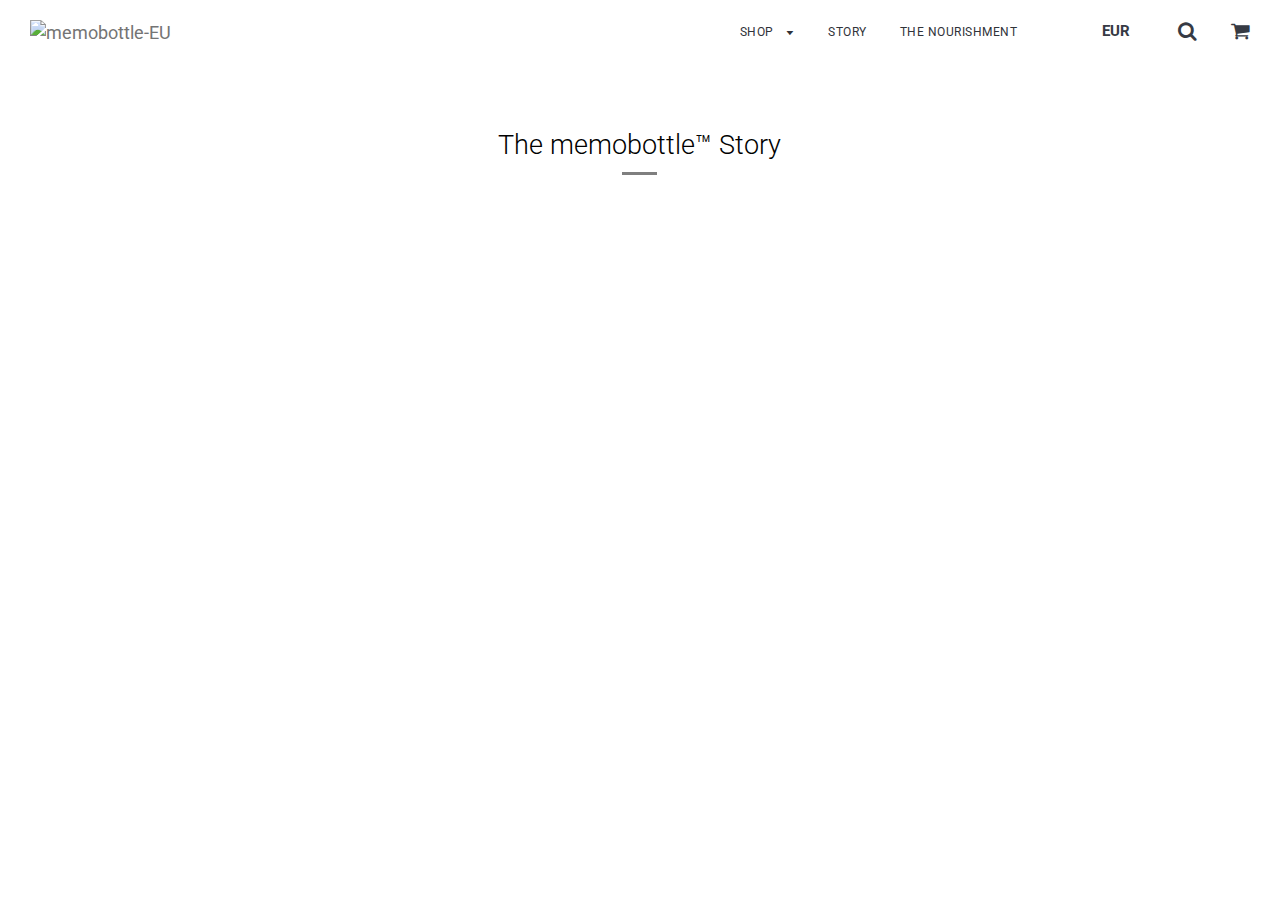
==== index.html @ c25dc0a7 "initial" ====
<html xmlns="http://www.w3.org/1999/xhtml" lang="en">

<head>
	<meta http-equiv="Content-Type" content="text/html; charset=utf-8" />
	<meta name="description" content="HTTrack is an easy-to-use website mirror utility. It allows you to download a World Wide website from the Internet to a local directory,building recursively all structures, getting html, images, and other files from the server to your computer. Links are rebuiltrelatively so that you can freely browse to the local site (works with any browser). You can mirror several sites together so that you can jump from one toanother. You can, also, update an existing mirror site, or resume an interrupted download. The robot is fully configurable, with an integrated help" />
	<meta name="keywords" content="httrack, HTTRACK, HTTrack, winhttrack, WINHTTRACK, WinHTTrack, offline browser, web mirror utility, aspirateur web, surf offline, web capture, www mirror utility, browse offline, local  site builder, website mirroring, aspirateur www, internet grabber, capture de site web, internet tool, hors connexion, unix, dos, windows 95, windows 98, solaris, ibm580, AIX 4.0, HTS, HTGet, web aspirator, web aspirateur, libre, GPL, GNU, free software" />
	<title>Local index - HTTrack Website Copier</title>
  <!-- Mirror and index made by HTTrack Website Copier/3.49-2 [XR&CO'2014] -->
	<style type="text/css">
	<!--

body {
	margin: 0;  padding: 0;  margin-bottom: 15px;  margin-top: 8px;
	background: #77b;
}
body, td {
	font: 14px "Trebuchet MS", Verdana, Arial, Helvetica, sans-serif;
	}

#subTitle {
	background: #000;  color: #fff;  padding: 4px;  font-weight: bold; 
	}

#siteNavigation a, #siteNavigation .current {
	font-weight: bold;  color: #448;
	}
#siteNavigation a:link    { text-decoration: none; }
#siteNavigation a:visited { text-decoration: none; }

#siteNavigation .current { background-color: #ccd; }

#siteNavigation a:hover   { text-decoration: none;  background-color: #fff;  color: #000; }
#siteNavigation a:active  { text-decoration: none;  background-color: #ccc; }


a:link    { text-decoration: underline;  color: #00f; }
a:visited { text-decoration: underline;  color: #000; }
a:hover   { text-decoration: underline;  color: #c00; }
a:active  { text-decoration: underline; }

#pageContent {
	clear: both;
	border-bottom: 6px solid #000;
	padding: 10px;  padding-top: 20px;
	line-height: 1.65em;
	background-image: url(backblue.gif);
	background-repeat: no-repeat;
	background-position: top right;
	}

#pageContent, #siteNavigation {
	background-color: #ccd;
	}


.imgLeft  { float: left;   margin-right: 10px;  margin-bottom: 10px; }
.imgRight { float: right;  margin-left: 10px;   margin-bottom: 10px; }

hr { height: 1px;  color: #000;  background-color: #000;  margin-bottom: 15px; }

h1 { margin: 0;  font-weight: bold;  font-size: 2em; }
h2 { margin: 0;  font-weight: bold;  font-size: 1.6em; }
h3 { margin: 0;  font-weight: bold;  font-size: 1.3em; }
h4 { margin: 0;  font-weight: bold;  font-size: 1.18em; }

.blak { background-color: #000; }
.hide { display: none; }
.tableWidth { min-width: 400px; }

.tblRegular       { border-collapse: collapse; }
.tblRegular td    { padding: 6px;  background-image: url(fade.gif);  border: 2px solid #99c; }
.tblHeaderColor, .tblHeaderColor td { background: #99c; }
.tblNoBorder td   { border: 0; }


// -->
</style>

</head>

<table width="76%" border="0" align="center" cellspacing="0" cellpadding="3" class="tableWidth">
	<tr>
	<td id="subTitle">HTTrack Website Copier - Open Source offline browser</td>
	</tr>
</table>
<table width="76%" border="0" align="center" cellspacing="0" cellpadding="0" class="tableWidth">
<tr class="blak">
<td>
	<table width="100%" border="0" align="center" cellspacing="1" cellpadding="0">
	<tr>
	<td colspan="6"> 
		<table width="100%" border="0" align="center" cellspacing="0" cellpadding="10">
		<tr> 
		<td id="pageContent"> 
<!-- ==================== End prologue ==================== -->

	<meta name="generator" content="HTTrack Website Copier/3.x">
	<TITLE>Local index - HTTrack</TITLE>
</HEAD>
<BODY>
<H1 ALIGN=Center>Index of locally available sites:</H1>
	<TABLE BORDER="0" WIDTH="100%" CELLSPACING="1" CELLPADDING="0">
		<TR>
			<TD BACKGROUND="fade.gif">
				&middot;
					<A HREF="www.memobottle.eu.com/pages/the-memobottle-story.html">
						www.memobottle.eu.com/pages/the-memobottle-story.html
					</A>		
			</TD>
		</TR>
	</TABLE>
	<BR>
	<BR>
	<BR>
  	<H6 ALIGN="RIGHT">
	<I>Mirror and index made by HTTrack Website Copier [XR&amp;CO'2008]</I>
	</H6>
	<!-- Mirror and index made by HTTrack Website Copier/3.49-2 [XR&CO'2014] -->
	<!-- Thanks for using HTTrack Website Copier! -->
	<meta HTTP-EQUIV="Refresh" CONTENT="0; URL=www.memobottle.eu.com/pages/the-memobottle-story.html">


<!-- ==================== Start epilogue ==================== -->
		</td>
		</tr>
		</table>
	</td>
	</tr>
	</table>
</td>
</tr>
</table>

<table width="76%" border="0" align="center" valign="bottom" cellspacing="0" cellpadding="0">
	<tr>
	<td id="footer"><small>&copy; 2008 Xavier Roche & other contributors - Web Design: Leto Kauler.</small></td>
	</tr>
</table>

</body>

</html>
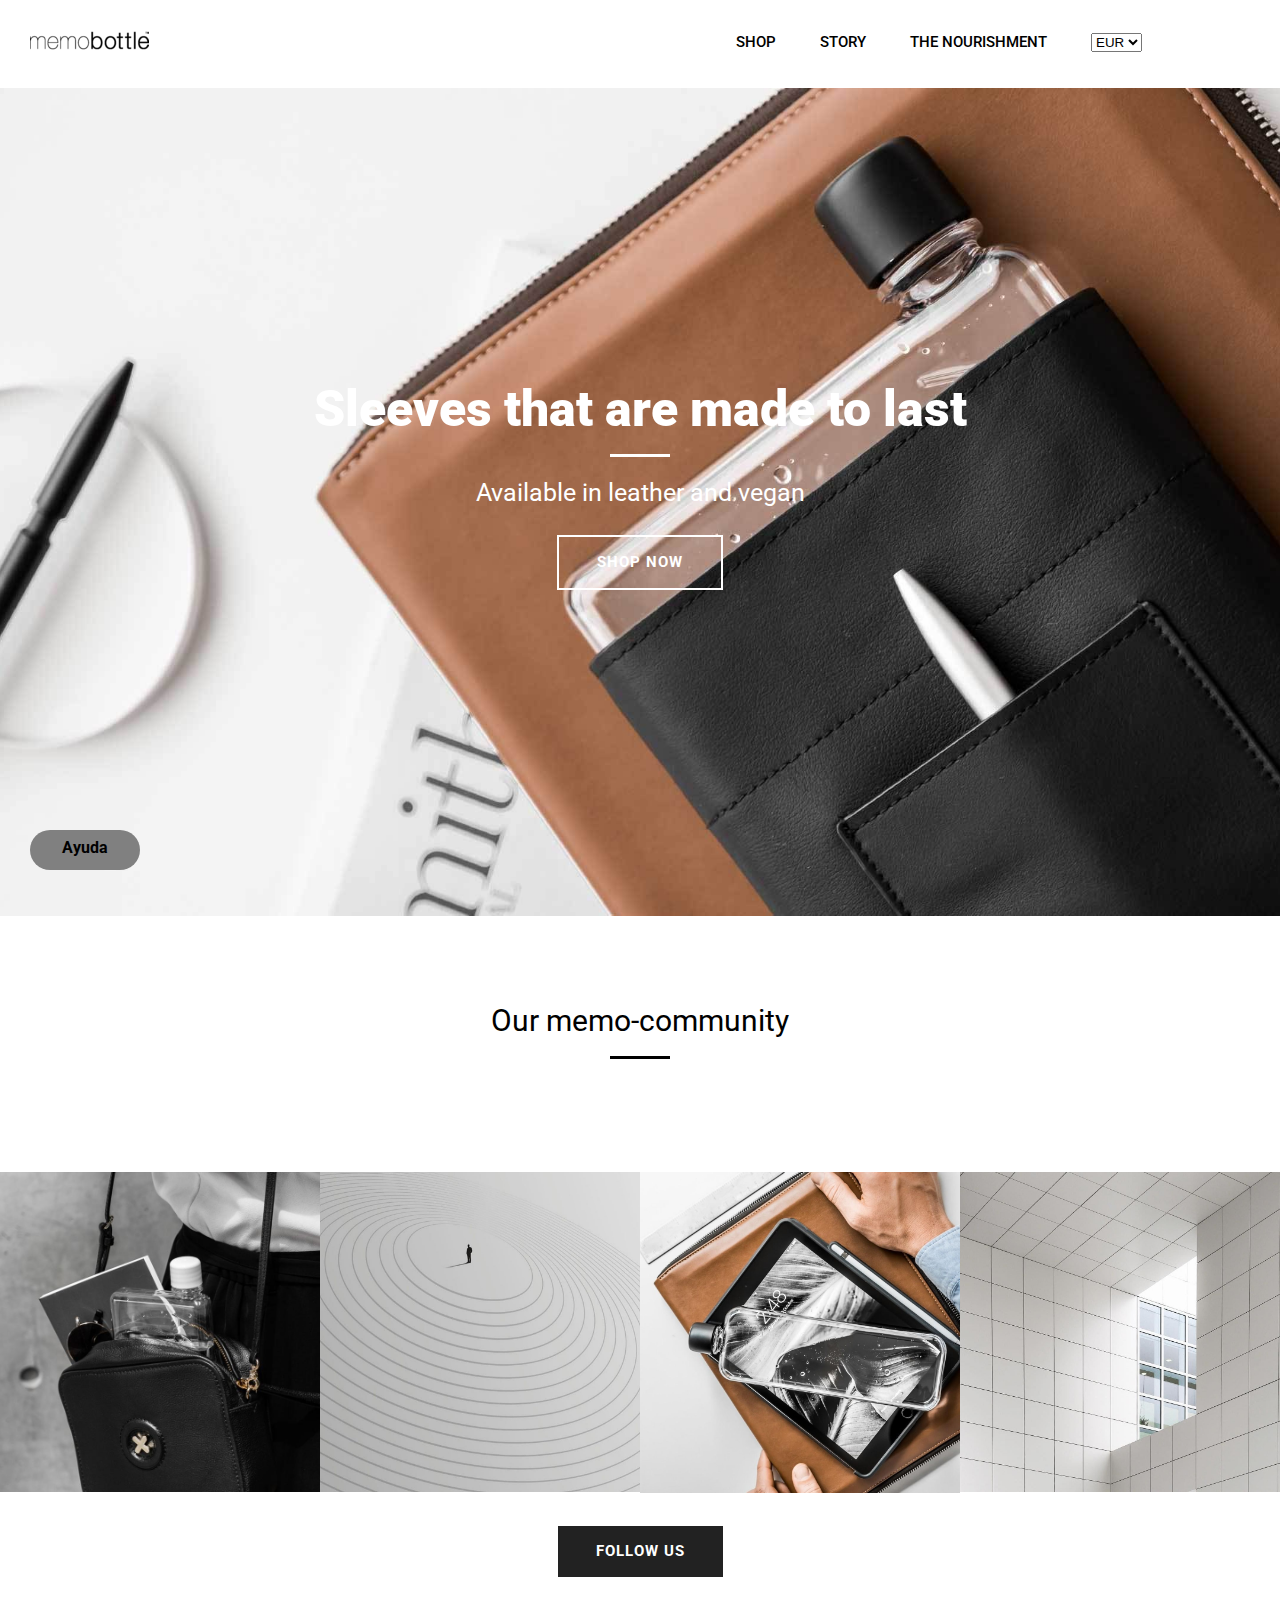
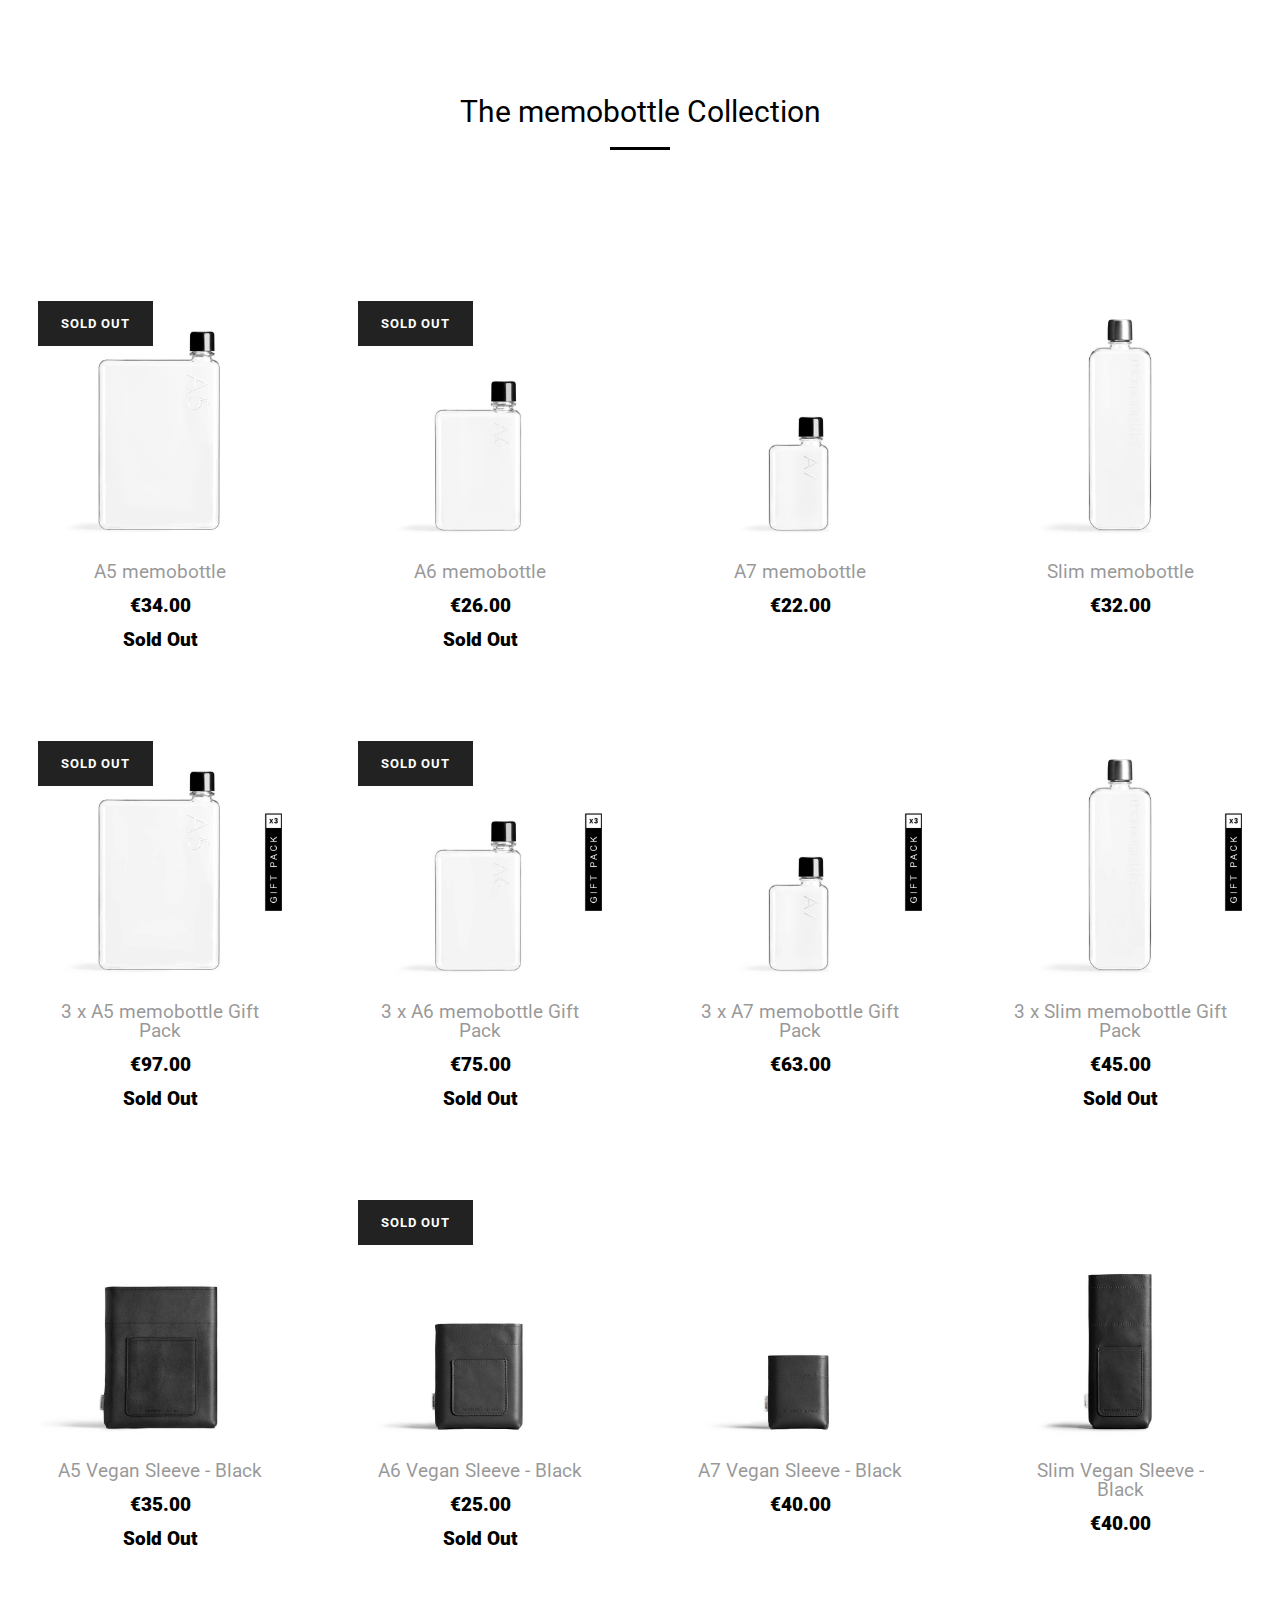
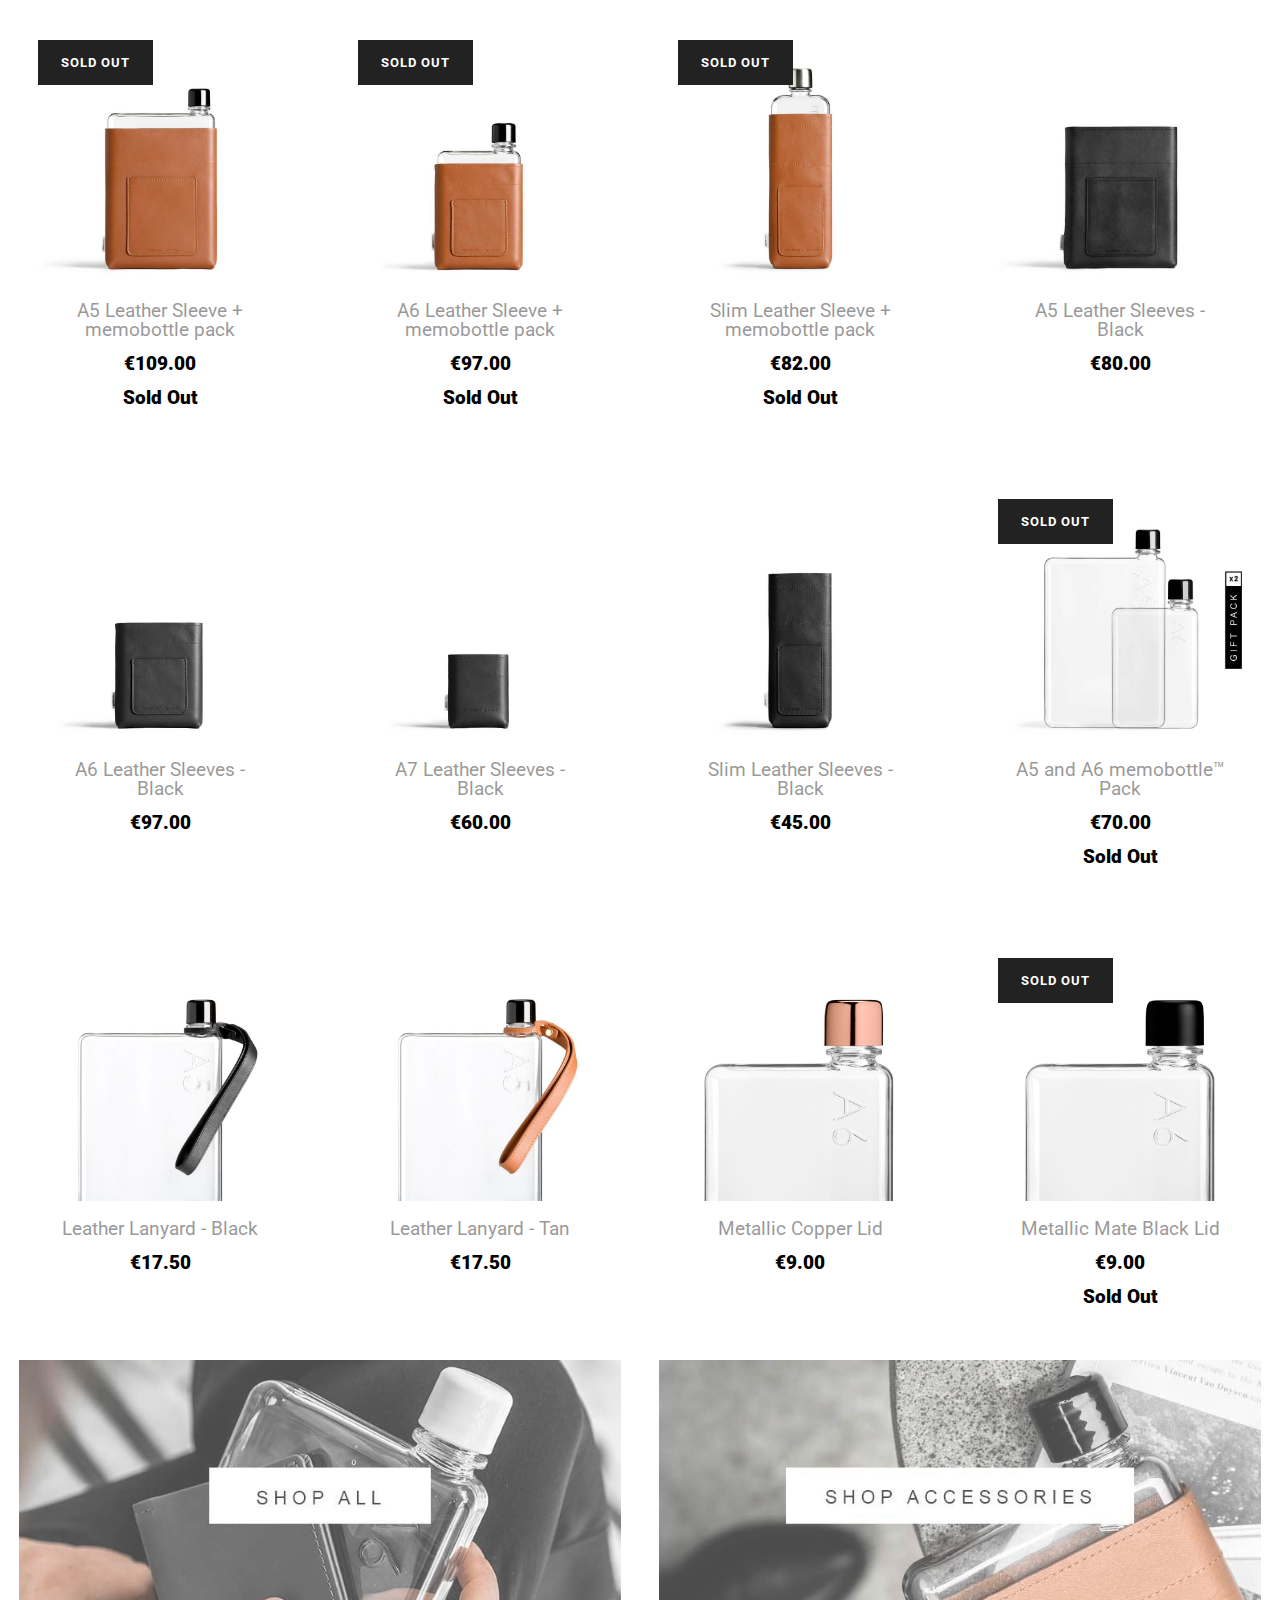
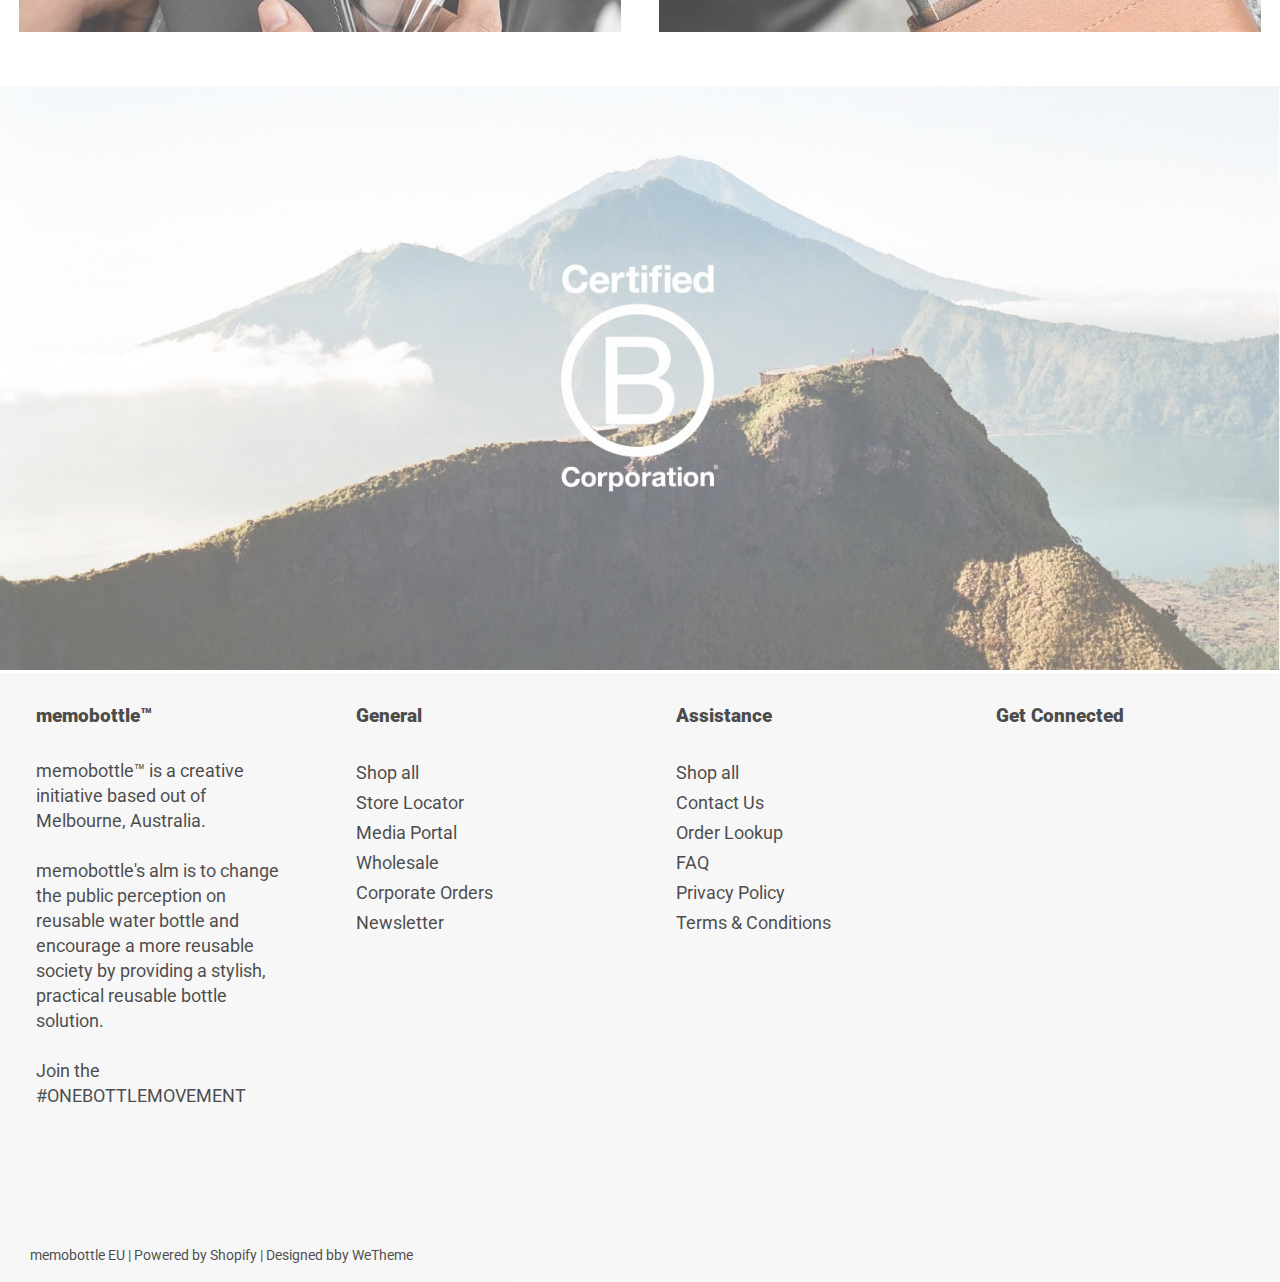
==== commit f03037ac: "Resposive" ====
--- a/index.html
+++ b/index.html
@@ -1,144 +1,379 @@
-<html xmlns="http://www.w3.org/1999/xhtml" lang="en">
+<!DOCTYPE html>
+<html lang="es">
 
 <head>
-	<meta http-equiv="Content-Type" content="text/html; charset=utf-8" />
-	<meta name="description" content="HTTrack is an easy-to-use website mirror utility. It allows you to download a World Wide website from the Internet to a local directory,building recursively all structures, getting html, images, and other files from the server to your computer. Links are rebuiltrelatively so that you can freely browse to the local site (works with any browser). You can mirror several sites together so that you can jump from one toanother. You can, also, update an existing mirror site, or resume an interrupted download. The robot is fully configurable, with an integrated help" />
-	<meta name="keywords" content="httrack, HTTRACK, HTTrack, winhttrack, WINHTTRACK, WinHTTrack, offline browser, web mirror utility, aspirateur web, surf offline, web capture, www mirror utility, browse offline, local  site builder, website mirroring, aspirateur www, internet grabber, capture de site web, internet tool, hors connexion, unix, dos, windows 95, windows 98, solaris, ibm580, AIX 4.0, HTS, HTGet, web aspirator, web aspirateur, libre, GPL, GNU, free software" />
-	<title>Local index - HTTrack Website Copier</title>
-  <!-- Mirror and index made by HTTrack Website Copier/3.49-2 [XR&CO'2014] -->
-	<style type="text/css">
-	<!--
-
-body {
-	margin: 0;  padding: 0;  margin-bottom: 15px;  margin-top: 8px;
-	background: #77b;
-}
-body, td {
-	font: 14px "Trebuchet MS", Verdana, Arial, Helvetica, sans-serif;
-	}
-
-#subTitle {
-	background: #000;  color: #fff;  padding: 4px;  font-weight: bold; 
-	}
-
-#siteNavigation a, #siteNavigation .current {
-	font-weight: bold;  color: #448;
-	}
-#siteNavigation a:link    { text-decoration: none; }
-#siteNavigation a:visited { text-decoration: none; }
-
-#siteNavigation .current { background-color: #ccd; }
-
-#siteNavigation a:hover   { text-decoration: none;  background-color: #fff;  color: #000; }
-#siteNavigation a:active  { text-decoration: none;  background-color: #ccc; }
-
-
-a:link    { text-decoration: underline;  color: #00f; }
-a:visited { text-decoration: underline;  color: #000; }
-a:hover   { text-decoration: underline;  color: #c00; }
-a:active  { text-decoration: underline; }
-
-#pageContent {
-	clear: both;
-	border-bottom: 6px solid #000;
-	padding: 10px;  padding-top: 20px;
-	line-height: 1.65em;
-	background-image: url(backblue.gif);
-	background-repeat: no-repeat;
-	background-position: top right;
-	}
-
-#pageContent, #siteNavigation {
-	background-color: #ccd;
-	}
-
-
-.imgLeft  { float: left;   margin-right: 10px;  margin-bottom: 10px; }
-.imgRight { float: right;  margin-left: 10px;   margin-bottom: 10px; }
-
-hr { height: 1px;  color: #000;  background-color: #000;  margin-bottom: 15px; }
-
-h1 { margin: 0;  font-weight: bold;  font-size: 2em; }
-h2 { margin: 0;  font-weight: bold;  font-size: 1.6em; }
-h3 { margin: 0;  font-weight: bold;  font-size: 1.3em; }
-h4 { margin: 0;  font-weight: bold;  font-size: 1.18em; }
-
-.blak { background-color: #000; }
-.hide { display: none; }
-.tableWidth { min-width: 400px; }
-
-.tblRegular       { border-collapse: collapse; }
-.tblRegular td    { padding: 6px;  background-image: url(fade.gif);  border: 2px solid #99c; }
-.tblHeaderColor, .tblHeaderColor td { background: #99c; }
-.tblNoBorder td   { border: 0; }
-
-
-// -->
-</style>
-
+    <meta charset="utf-8" />
+    <title>Base de código</title>
+    <!--<meta name=viewport content="initial-scale=1.0, width=device-width" />-->
+    <link rel="stylesheet" href="css/reset.css" />
+    <link rel="stylesheet" href="css/estilos.css" />
+    <link rel="stylesheet" href="https://use.fontawesome.com/releases/v5.8.1/css/all.css" integrity="sha384-50oBUHEmvpQ+1lW4y57PTFmhCaXp0ML5d60M1M7uH2+nqUivzIebhndOJK28anvf" crossorigin="anonymous">
 </head>
 
-<table width="76%" border="0" align="center" cellspacing="0" cellpadding="3" class="tableWidth">
-	<tr>
-	<td id="subTitle">HTTrack Website Copier - Open Source offline browser</td>
-	</tr>
-</table>
-<table width="76%" border="0" align="center" cellspacing="0" cellpadding="0" class="tableWidth">
-<tr class="blak">
-<td>
-	<table width="100%" border="0" align="center" cellspacing="1" cellpadding="0">
-	<tr>
-	<td colspan="6"> 
-		<table width="100%" border="0" align="center" cellspacing="0" cellpadding="10">
-		<tr> 
-		<td id="pageContent"> 
-<!-- ==================== End prologue ==================== -->
-
-	<meta name="generator" content="HTTrack Website Copier/3.x">
-	<TITLE>Local index - HTTrack</TITLE>
-</HEAD>
-<BODY>
-<H1 ALIGN=Center>Index of locally available sites:</H1>
-	<TABLE BORDER="0" WIDTH="100%" CELLSPACING="1" CELLPADDING="0">
-		<TR>
-			<TD BACKGROUND="fade.gif">
-				&middot;
-					<A HREF="www.memobottle.eu.com/pages/the-memobottle-story.html">
-						www.memobottle.eu.com/pages/the-memobottle-story.html
-					</A>		
-			</TD>
-		</TR>
-	</TABLE>
-	<BR>
-	<BR>
-	<BR>
-  	<H6 ALIGN="RIGHT">
-	<I>Mirror and index made by HTTrack Website Copier [XR&amp;CO'2008]</I>
-	</H6>
-	<!-- Mirror and index made by HTTrack Website Copier/3.49-2 [XR&CO'2014] -->
-	<!-- Thanks for using HTTrack Website Copier! -->
-	<meta HTTP-EQUIV="Refresh" CONTENT="0; URL=www.memobottle.eu.com/pages/the-memobottle-story.html">
-
-
-<!-- ==================== Start epilogue ==================== -->
-		</td>
-		</tr>
-		</table>
-	</td>
-	</tr>
-	</table>
-</td>
-</tr>
-</table>
-
-<table width="76%" border="0" align="center" valign="bottom" cellspacing="0" cellpadding="0">
-	<tr>
-	<td id="footer"><small>&copy; 2008 Xavier Roche & other contributors - Web Design: Leto Kauler.</small></td>
-	</tr>
-</table>
-
+<body>
+    <div class="nav-bar">
+        <div class=burger>
+            <a href="index.html">
+                <i class="fas fa-bars"></i>
+            </a></div>
+        
+        <div class=logo>
+            <a href="index.html">
+                <img src="img/logo.png">
+            </a></div>
+        
+        <div class="top-links">
+            <ul class="site-nav">
+
+                <li>
+                     <a href="index.html">
+                        Shop
+                    </a>
+                </li>
+                <li>
+                    <a href="story.html">Story</a>
+                </li>
+
+                <li>
+                    <a>The Nourishment</a>
+                </li>
+
+            </ul>
+
+            <ul class="icon-links">
+                <li>
+                    <select class="idiom" name="currencies">
+                        <option value="EUR" selected="selected">EUR</option>
+                        <option value="GBP">GBP</option>
+                        <option value="SEK">SEK</option>
+                        <option value="NOK">NOK</option>
+                        <option value="CHF">CHF</option>
+                        <option value="DKK">DKK</option>
+                        <option value="RUB">RUB</option>
+                        <option value="HRK">HRK</option>
+                        <option value="CZK">CZK</option>
+                    </select>
+
+                </li>
+
+                <li>
+                    <a href="/search" class="search-button">
+                        <i></i>
+                    </a>
+                </li>
+
+                <li>
+                    <a href="/cart" class="site-header__cart-toggle js-drawer-open-right-link" aria-controls="CartDrawer" aria-expanded="false">
+                        <i class="fa fa-shopping-cart fa-lg"></i>
+                        <span class="site-header__cart-indicator hide"></span>
+                    </a>
+                </li>
+
+            </ul>
+        </div>
+
+    </div>
+
+    <div class="banner">
+        <div class="textbanner">
+    <h1>Sleeves that are made to last</h1>
+            <hr class="line">
+            <div>
+            <span>Available in leather and vegan</span>
+                </div>
+            <a href="index.html" class="shopnow">SHOP NOW</a>
+            
+            </div>
+        <div class="helpbutton">
+            
+        <a href="index.html" class="help"><i class="far fa-question-circle"></i><span> Ayuda</span></a>
+        
+        </div>
+</div>
+    
+<div class="memo">
+    <div class="title">
+    <h2> Our memo-community</h2>
+    <hr class="line"> </div>
+    <div class="grid">
+    <div class="square">
+    <img src="img/home/one.jpg"></div>
+    <div class="square">
+    <img src="img/home/two.jpg"></div>
+    <div class="square">
+        <img src="img/home/three.jpg"></div>
+    <div class="square">
+        <img src="img/home/four.jpg"></div>
+    </div>
+     <a href="index.html" class="button">FOLLOW US</a>
+    
+    </div>
+    
+   <div class="memo">
+    <div class="title">
+    <h2> The memobottle Collection</h2>
+    <hr class="line"> </div>
+       
+       
+    <div class="grid">
+    <div class="square shop">
+        <a href="index.html">
+            <div class="soldout">SOLD OUT</div>
+    <img src="img/home/productos/1.jpg">
+        <div class="product name">A5 memobottle</div>
+        <div class="product price">€34.00</div>
+       <div class="product status">Sold Out</div>
+        </a></div>
+        
+           <div class="square shop">
+                <a href="index.html">
+                    <div class="soldout">SOLD OUT</div>
+    <img src="img/home/productos/2.jpg">
+        <div class="product name">A6 memobottle</div>
+        <div class="product price">€26.00</div>
+       <div class="product status">Sold Out</div>
+        </a></div>
+        
+           <div class="square shop">
+                <a href="index.html">
+    <img src="img/home/productos/3.jpg">
+        <div class="product name">A7 memobottle</div>
+        <div class="product price">€22.00</div>
+      
+        </a></div>
+        
+           <div class="square shop">
+                <a href="index.html">
+    <img src="img/home/productos/4.jpg">
+        <div class="product name">Slim memobottle</div>
+        <div class="product price">€32.00</div>
+       
+        </a></div>
+        
+           <div class="square shop">
+                <a href="index.html">
+                    <div class="soldout">SOLD OUT</div>
+    <img src="img/home/productos/5.jpg">
+        <div class="product name">3 x A5 memobottle Gift Pack</div>
+        <div class="product price">€97.00</div>
+       <div class="product status">Sold Out</div>
+        </a></div>
+        
+           <div class="square shop">
+               <a href="index.html"> 
+                   <div class="soldout">SOLD OUT</div>
+    <img src="img/home/productos/6.jpg">
+        <div class="product name">3 x A6 memobottle Gift Pack</div>
+        <div class="product price">€75.00</div>
+       <div class="product status">Sold Out</div>
+        </a></div>
+        
+           <div class="square shop">
+               <a href="index.html"> 
+    <img src="img/home/productos/7.jpg">
+        <div class="product name">3 x A7 memobottle Gift Pack</div>
+        <div class="product price">€63.00</div>
+      
+        </a></div>
+        
+           <div class="square shop">
+               <a href="index.html">
+    <img src="img/home/productos/8.jpg">
+        <div class="product name">3 x Slim memobottle Gift Pack</div>
+        <div class="product price">€45.00</div>
+       <div class="product status">Sold Out</div>
+       </a></div>
+        
+           <div class="square shop">
+               <a href="index.html">
+    <img src="img/home/productos/9.jpg">
+        <div class="product name">A5 Vegan Sleeve - Black</div>
+        <div class="product price">€35.00</div>
+       <div class="product status">Sold Out</div>
+        </a></div>
+        
+           <div class="square shop">
+               <a href="index.html">
+                   <div class="soldout">SOLD OUT</div>
+    <img src="img/home/productos/10.jpg">
+        <div class="product name">A6 Vegan Sleeve - Black</div>
+        <div class="product price">€25.00</div>
+       <div class="product status">Sold Out</div>
+        </a></div>
+        
+           <div class="square shop">
+               <a href="index.html">
+    <img src="img/home/productos/11.jpg">
+        <div class="product name">A7 Vegan Sleeve - Black</div>
+        <div class="product price">€40.00</div>
+
+        </a></div>
+        
+           <div class="square shop">
+               <a href="index.html">
+    <img src="img/home/productos/12.jpg">
+        <div class="product name">Slim Vegan Sleeve - Black</div>
+        <div class="product price">€40.00</div>
+  
+        </a></div>
+        
+           <div class="square shop">
+               <a href="index.html">
+                   <div class="soldout">SOLD OUT</div>
+    <img src="img/home/productos/13.jpg">
+        <div class="product name">A5 Leather Sleeve + memobottle pack</div>
+        <div class="product price">€109.00</div>
+       <div class="product status">Sold Out</div>
+        </a></div>
+        
+           <div class="square shop">
+               <a href="index.html">
+                   <div class="soldout">SOLD OUT</div>
+    <img src="img/home/productos/14.jpg">
+        <div class="product name">A6 Leather Sleeve + memobottle pack</div>
+        <div class="product price">€97.00</div>
+       <div class="product status">Sold Out</div>
+        </a></div>
+        
+           <div class="square shop">
+               <a href="index.html">
+                   <div class="soldout">SOLD OUT</div>
+    <img src="img/home/productos/15.jpg">
+        <div class="product name">Slim Leather Sleeve + memobottle pack</div>
+        <div class="product price">€82.00</div>
+       <div class="product status">Sold Out</div>
+        </a></div>
+        
+           <div class="square shop">
+               <a href="index.html">
+    <img src="img/home/productos/16.jpg">
+        <div class="product name">A5 Leather Sleeves - Black</div>
+        <div class="product price">€80.00</div>
+    
+        </a></div>
+        
+           <div class="square shop">
+               <a href="index.html">
+    <img src="img/home/productos/17.jpg">
+        <div class="product name">A6 Leather Sleeves - Black</div>
+        <div class="product price">€97.00</div>
+     
+        </a></div>
+        
+           <div class="square shop">
+               <a href="index.html">
+    <img src="img/home/productos/18.jpg">
+        <div class="product name">A7 Leather Sleeves - Black</div>
+        <div class="product price">€60.00</div>
+
+        </a></div>
+        
+           <div class="square shop">
+               <a href="index.html">
+    <img src="img/home/productos/19.jpg">
+        <div class="product name">Slim Leather Sleeves - Black</div>
+        <div class="product price">€45.00</div>
+
+        </a></div>
+        
+           <div class="square shop">
+               <a href="index.html">
+                   <div class="soldout">SOLD OUT</div>
+    <img src="img/home/productos/20.jpg">
+        <div class="product name">A5 and A6 memobottle™ Pack</div>
+        <div class="product price">€70.00</div>
+       <div class="product status">Sold Out</div>
+        </a></div>
+        
+           <div class="square shop">
+               <a href="index.html">
+    <img src="img/home/productos/21.jpg">
+        <div class="product name">Leather Lanyard - Black</div>
+        <div class="product price">€17.50</div>
+
+        </a></div>
+        
+           <div class="square shop">
+               <a href="index.html">
+    <img src="img/home/productos/22.jpg">
+        <div class="product name">Leather Lanyard - Tan</div>
+        <div class="product price">€17.50</div>
+
+        </a></div>
+        
+           <div class="square shop">
+               <a href="index.html">
+    <img src="img/home/productos/23.jpg">
+        <div class="product name">Metallic Copper Lid</div>
+        <div class="product price">€9.00</div>
+
+        </a></div>
+        
+           <div class="square shop">
+               <a href="index.html">
+                   <div class="soldout">SOLD OUT</div>
+    <img src="img/home/productos/24.jpg">
+        <div class="product name">Metallic Mate Black Lid</div>
+        <div class="product price">€9.00</div>
+       <div class="product status">Sold Out</div>
+        </a></div>
+        
+       </div>
+    
+
+    <div class="grid">
+    <div class="rectangle">
+    <img src="img/home/shopall.jpg"></div>
+    <div class="rectangle">
+    <img src="img/home/shopaccesories.jpg"></div>
+        <div class="rectangle big">
+    <img src="img/home/corp.jpg"></div>
+       </div>
+       
+    </div>
+       <footer>
+           <div class="info">
+    <div class="column">
+           <h1>memobottle™</h1>
+        <span>memobottle™ is a creative initiative based out of Melbourne, Australia.<br><br>
+        memobottle's alm is to change the public perception on reusable water bottle and encourage a more reusable society by providing a stylish,   practical reusable bottle solution.<br><br>
+        Join the #ONEBOTTLEMOVEMENT</span></div>
+           <div class="column">
+           <h1>General</h1>
+        <a href="index.html">Shop all</a><br>
+               <a href="index.html">Store Locator</a><br>
+               <a href="index.html">Media Portal</a><br>
+               <a href="index.html">Wholesale</a><br>
+               <a href="index.html">Corporate Orders</a><br>
+               <a href="index.html">Newsletter</a><br>
+           </div>
+           <div class="column">
+           <h1>Assistance</h1>
+        <a href="index.html">Shop all</a><br>
+               <a href="index.html">Contact Us</a><br>
+               <a href="index.html">Order Lookup</a><br>
+               <a href="index.html">FAQ</a><br>
+               <a href="index.html">Privacy Policy</a><br>
+               <a href="index.html">Terms &amp; Conditions</a><br>
+           </div>
+           <div class="column">
+           <h1>Get Connected</h1>
+            <i class="fab fa-facebook-f"></i>
+            <i class="fab fa-instagram"></i>
+           </div>
+                 </div>
+           <div class="footerline">
+        <div class="copyright">memobottle EU | Powered by Shopify | Designed bby WeTheme</div>
+           <div class="sponsor">
+              <i class="fab fa-apple-pay"></i>
+               <i class="fab fa-cc-mastercard"></i>
+               <i class="fab fa-cc-paypal"></i>
+               <i class="fab fa-cc-visa"></i></div>
+               </div>
+  
+    </footer>
 </body>
-
-</html>
-
-
+ 
+            
+
+</html>--- a/css/estilos.css
+++ b/css/estilos.css
@@ -0,0 +1,694 @@
+@import url('https://fonts.googleapis.com/css?family=Roboto:100,300,400,500,700');
+
+* {
+    box-sizing: border-box;
+}
+
+body {
+    font-family: Roboto, sans-serif;
+}
+
+.nav-bar {
+    background-color: white;
+    display: flex;
+    color: black;
+    font-size: 15px;
+    font-weight: 500;
+    height: 67;
+    left: 0;
+    line-height: 24px;
+    padding: 30px 30px;
+    position: static;
+    text-transform: uppercase;
+    width: 100%;
+    justify-content: space-between;
+}
+.burger{
+    font-size: 25px;
+        width: 50%;
+    display: none;
+}
+.nav-bar a {
+    text-decoration: none;
+    color: black;
+}
+
+.top-links {
+    width: 50%;
+    text-align: right;
+    position: relative;
+}
+
+li {
+    padding: 0 20px;
+    display: inline-block;
+}
+
+ul {
+    display: inline-block;
+}
+.site-nav, .idiom{
+    display:inline;
+}
+.techspecs i{
+    font-size: 7px;
+    bottom: 20px
+}
+.techspecs ul {
+  display:grid;
+    list-style-type: square;
+    line-height: 30px;
+    margin: 60px 0 50px 0;
+    font-weight: 700;
+}
+
+.techspecs li {
+    padding: 0 20px;
+    display: inline-block;
+}
+
+.banner {
+    background-image: url(../img/home/banner.jpg);
+    background-size: cover;
+    background-position: center;
+    width: 100%;
+    height: 92vh;
+    display: flex;
+
+}
+
+iframe{
+    width: 100%;
+    height: 100vh;
+}
+
+.textbanner {
+    margin: auto;
+    color: white;
+    text-align: center;
+}
+
+h1 {
+    font-weight: 900;
+    font-size: 50px;
+
+}
+.techspecs h1{
+    font-weight: 400;
+    font-size: 40px;
+    margin-bottom: 50px;
+}
+
+hr {
+    display: inline-block;
+    margin: 20px 0 20px 0;
+    text-align: center;
+    width: 60px;
+    height: 3px;
+    background-color: white;
+    border: none;
+}
+
+.textbanner span {
+    font-size: 25px;
+    color: white;
+    text-align: center;
+    display: inline-block;
+}
+
+.shopnow {
+    color: white;
+    text-decoration: none;
+    font-size: 15px;
+    font-weight: 700;
+    letter-spacing: 1px;
+    padding: 18px 38px;
+    text-align: center;
+    display: inline-block;
+    margin: 30px;
+    cursor: pointer;
+    border: 2px solid white;
+}
+
+.helpbutton {
+    border-radius: 20px;
+    color: white text-align: center;
+    background-color: grey;
+    width: 110px;
+    height: 40px;
+    position: fixed;
+    bottom: 30px;
+    left: 30px;
+    z-index: 10;
+}
+
+.helpbutton a {
+    text-decoration: none;
+    color: black;
+    font-size: 16px;
+    font-weight: 700;
+    display: inline-block;
+    padding: 10px;
+    text-align: center;
+    width: 100%
+}
+.helpbutton span {
+ display:inline;
+}
+
+.memo {
+    width: 100%;
+    text-align: center;
+    
+
+}
+
+.storygallery{
+    width: 50%;
+    display: flex;
+    
+}
+.storygallery img{
+    width: 100%;
+    height: 100%;
+}
+
+
+.text{
+    text-align: left;
+    margin: auto;
+    padding: 0 130px 100px 130px;
+    line-height: 35px;
+    font-size: 20px
+}
+
+.title {
+    margin: 90px auto;
+    text-align: center;
+}
+
+h2 {
+    font-weight: 400;
+    font-size: 30px;
+}
+
+.techspecs h2{
+    margin-bottom: 50px;
+    line-height: 35px;
+}
+
+.techspecs span{
+    
+    line-height: 25px;
+    font-size: 16px;
+
+}
+.weight{
+    font-weight: 600;
+}
+
+.upstanding{
+    margin: 100px 5vw;
+    
+}
+
+.title .line {
+    background-color: black;
+}
+
+.grid {
+    width: 100%;
+    display: flex;
+    flex-flow: row wrap;
+    justify-content: space-around;
+}
+
+.square {
+    width: 25%;
+    text-align: center;
+}
+.story{
+        padding-top: 100px;
+}
+
+.square img {
+    width: 100%;
+}
+
+.button {
+    color: white;
+    text-decoration: none;
+    font-size: 15px;
+    font-weight: 700;
+    letter-spacing: 1px;
+    padding: 18px 38px;
+    text-align: center;
+    display: inline-block;
+    margin: 30px;
+    cursor: pointer;
+    background-color: #222222;
+}
+
+.out{
+    color: white;
+    text-decoration: none;
+    font-size: 15px;
+    font-weight: 700;
+    letter-spacing: 1px;
+    padding: 18px 38px;
+    text-align: center;
+    display: inline-block;
+    margin: 30px 0 38px 0;
+    cursor: pointer;
+    background-color: #222222;
+}
+.square span {
+    display: inline-block;
+}
+.shop {
+   padding: 3vw;
+}
+.shop a{
+    color: black;
+    text-decoration: none;
+    width: 100%
+}
+
+.product {
+    margin: 15px;
+    font-size: 19px;
+}
+
+.name {
+    opacity: 0.4;
+}
+
+.price {
+    font-weight: 900;
+}
+
+.status {
+    font-weight: 900;
+}
+.soldout{
+    color: white;
+    text-decoration: none;
+    font-size: 13px;
+    font-weight: 700;
+    letter-spacing: 1px;
+    padding: 16px 23px;
+    text-align: center;
+    display: inline-block;
+    background-color: #222222;
+    position: absolute;
+}
+
+.rectangle {
+    opacity: 0.7;
+    width: 47%;
+    text-align: center;
+}
+.big {
+    width: 100%;
+    margin-top: 4vw;
+}
+ .special {
+    width: 100%;
+    margin-top: 0vw;
+}
+
+.rectangle img {
+    width: 100%;
+}
+
+.productgrid{
+    width: 100%;
+    display: flex;
+    flex-flow: row wrap;
+    justify-content: space-between;
+    
+}
+.techspecs{
+    padding: 3vw;
+    width: 40%;
+    background-color: #f5f5f5;
+    height: 100%;
+    margin-left: 40px
+}
+.second{
+    width: 50%;
+}
+.techspecs img{
+    margin: 70px 0;
+    width: 100%;
+    max-width: 430px;
+}
+
+
+.techgallery{
+width: 100%;
+    margin: 15px 0;
+}
+
+.techgallery img{
+    width: 100%;
+}
+button{
+    font-size: 12px;
+    opacity: 0.2;
+    border: none;
+    margin-bottom: 30px;
+}
+.quantity{
+    background-color: transparent;
+    border: none;
+    text-align: center;
+    font-size: 20px;
+    width: 40px;
+}
+.eur{
+    font-size: 40px;
+    font-weight: 400;
+    
+}
+.socialmedia{
+    margin: 20px;
+}
+.socialmedia i{
+    margin: 0 10px;
+    font-size: 23px;
+    
+}
+.none{
+    display: block;
+}
+
+footer{
+        opacity: 0.7;
+    background-color: #f5f5f5;
+}
+.info{
+    font-size: 18px;
+    width: 100%;
+    display: flex;
+    justify-content: space-around;
+}
+.info h1{
+    font-size: 19px;
+    margin-bottom: 30px;
+}
+.column{
+
+    width: 24%;
+    padding: 30px;
+    line-height: 25px;
+}
+.info a{
+    text-decoration: none;
+    color: black;
+    margin-bottom: 20px;
+    line-height: 30px;
+}
+.info i{
+    font-size: 30px;
+    width: 30px;
+}
+.footerline{
+    width: 100%;
+    display: flex;
+    justify-content: space-between;
+}
+.copyright{
+    width: 40%;
+    font-size: 14px;
+    position: relative;
+    bottom: 20px;
+    left: 30px;
+    margin-top: 130px;
+}
+.sponsor{
+    width: 30px;
+    text-align: right;
+    font-size: 40px;
+    width: 40%;
+    position: relative;
+    bottom: 30px;
+    right: 50px;
+    margin-top: 130px;
+}
+.sponsor i{
+    width: 50px;
+}
+
+
+
+/*Media query -------------------------------------------------------------------------*/
+
+/*TABLET -------------------------------------------------------------------------*/
+
+
+@media (max-width: 768px) {
+    
+   .site-nav, .idiom{
+    display: none;
+}
+    
+.burger{
+    display:inline;
+}
+    
+    .banner {
+    background-image: url(../img/home/banner.jpg);
+    background-size:contain;
+    background-repeat: no-repeat;
+    background-position: top;
+    width: 100%;
+    height: 89vw;
+    display: flex;
+}
+    
+    .textbanner {
+    color: black;
+    margin: 60vw auto auto auto;
+}
+    h1 {
+    font-weight: 900;
+    font-size: 30px;
+
+}
+    hr {
+    background-color: black;
+}
+    .textbanner span {
+    color: black;
+        font-size: 18px
+}
+
+.shopnow {
+    color: black;
+    font-size: 15px;
+    border: 2px solid black;
+     padding: 14px 31px;
+}
+    
+    .helpbutton {
+    width: 40px;
+}
+
+.helpbutton a {
+    font-size: 18px;
+}
+    .helpbutton span {
+ display:none;
+}
+    h2 {
+    font-size: 25px;
+}
+
+.square {
+    width: 50%;
+}
+    
+    .rectangle {
+    opacity: 0.7;
+    width: 100%;
+        margin: 20px;
+    text-align: center;
+}
+.big {
+    margin: 0px;
+    width: 100%;
+    margin-top: 4vw;
+}
+ .special {
+    width: 100%;
+    margin-top: 0vw;
+}
+
+.rectangle img {
+    width: 100%;
+}
+    .sponsor i{
+    width: 50px;
+}
+    
+        .productgrid{
+    width: 100%;
+    flex-flow: row wrap;
+    flex-direction: column-reverse;
+    
+}
+.techspecs{
+    margin: 0;
+    padding: 40px;
+    width: 100%;
+}
+.second{
+    width: 100%;
+}
+
+.techgallery{
+width: 100%;
+}
+    .none{
+        display: none;
+    }
+    
+    .info{
+    flex-flow: row wrap;
+}
+.info h1{
+    margin-bottom: 30px;
+}
+    .column{
+    width: 50%;
+    padding: 10px 30px;
+}
+
+.footerline{
+    flex-flow: row wrap;
+}
+.copyright{
+    width: 100%;
+    bottom: 20px;
+    left: 0px;
+    text-align: center;
+}
+.sponsor{
+    text-align: center;
+    width: 100%;
+    bottom: 50px;
+    right: 0px;
+    margin-top: 100px;
+}
+.sponsor i{
+    width: 70px;
+}
+.iframe{
+        margin: 60px auto 10px auto;
+    }
+iframe{
+    height: 40vh;
+}
+
+    .title h2{
+        margin: 0 13vw;
+        line-height: 35px;
+    }
+
+.storygallery{
+    width: 100%;
+    display: flex;
+    
+}
+.storygallery img{
+    width: 100%;
+    height: 100%;
+}
+    
+.flex-item:nth-of-type(1) { order: 2; }
+.flex-item:nth-of-type(2) { order: 1; }
+.flex-item:nth-of-type(3) { order: 3; }
+.flex-item:nth-of-type(4) { order: 4; }
+.flex-item:nth-of-type(5) { order: 6; }
+.flex-item:nth-of-type(6) { order: 5; }
+.flex-item:nth-of-type(7) { order: 7; }
+.flex-item:nth-of-type(8) { order: 8; }
+.flex-item:nth-of-type(9) { order: 10; }
+.flex-item:nth-of-type(10) { order: 9; }
+    
+    .text{
+    text-align: left;
+    margin: auto;
+    padding: 60px 40px 60px 40px;
+    line-height: 25px;
+    font-size: 15px
+}
+
+.title {
+    margin: 90px auto;
+    text-align: center;
+}
+    .upstanding{
+        margin: 50px 40px 50px 40px;
+        font-size: 19px;
+        line-height: 29px;
+    }
+}
+
+
+/*MOBILE -------------------------------------------------------------------------*/
+
+
+@media (max-width: 500px) {
+    
+         h1 {
+             margin-top: 20px;
+    max-width: 60vw;
+    line-height: 50px;
+    font-size: 40px;
+
+}
+    .techspecs h2{
+    font-size: 19px;
+        margin: 0;
+}
+
+     .banner {
+    background-image: url(../img/home/banner.jpg);
+    background-size:contain;
+    background-repeat: no-repeat;
+    background-position: top;
+    width: 100%;
+    height: 89vw;
+         min-height: 550px;
+    display: flex;
+}
+        h2 {
+    margin: 0 20vw;
+    font-size: 29px;
+    font-weight: 500;
+    line-height: 40px;
+}
+    
+    .iframe{
+        margin: 60px auto 10px auto;
+    }
+iframe{
+    height: 40vh;
+}
+    .title h2{
+    margin: auto;
+        font-size: 25px;
+}
+    
+.info h1{
+    margin-bottom: 10px;
+}
+     
+    
+.column{
+    width: 100%;
+}
+}
+        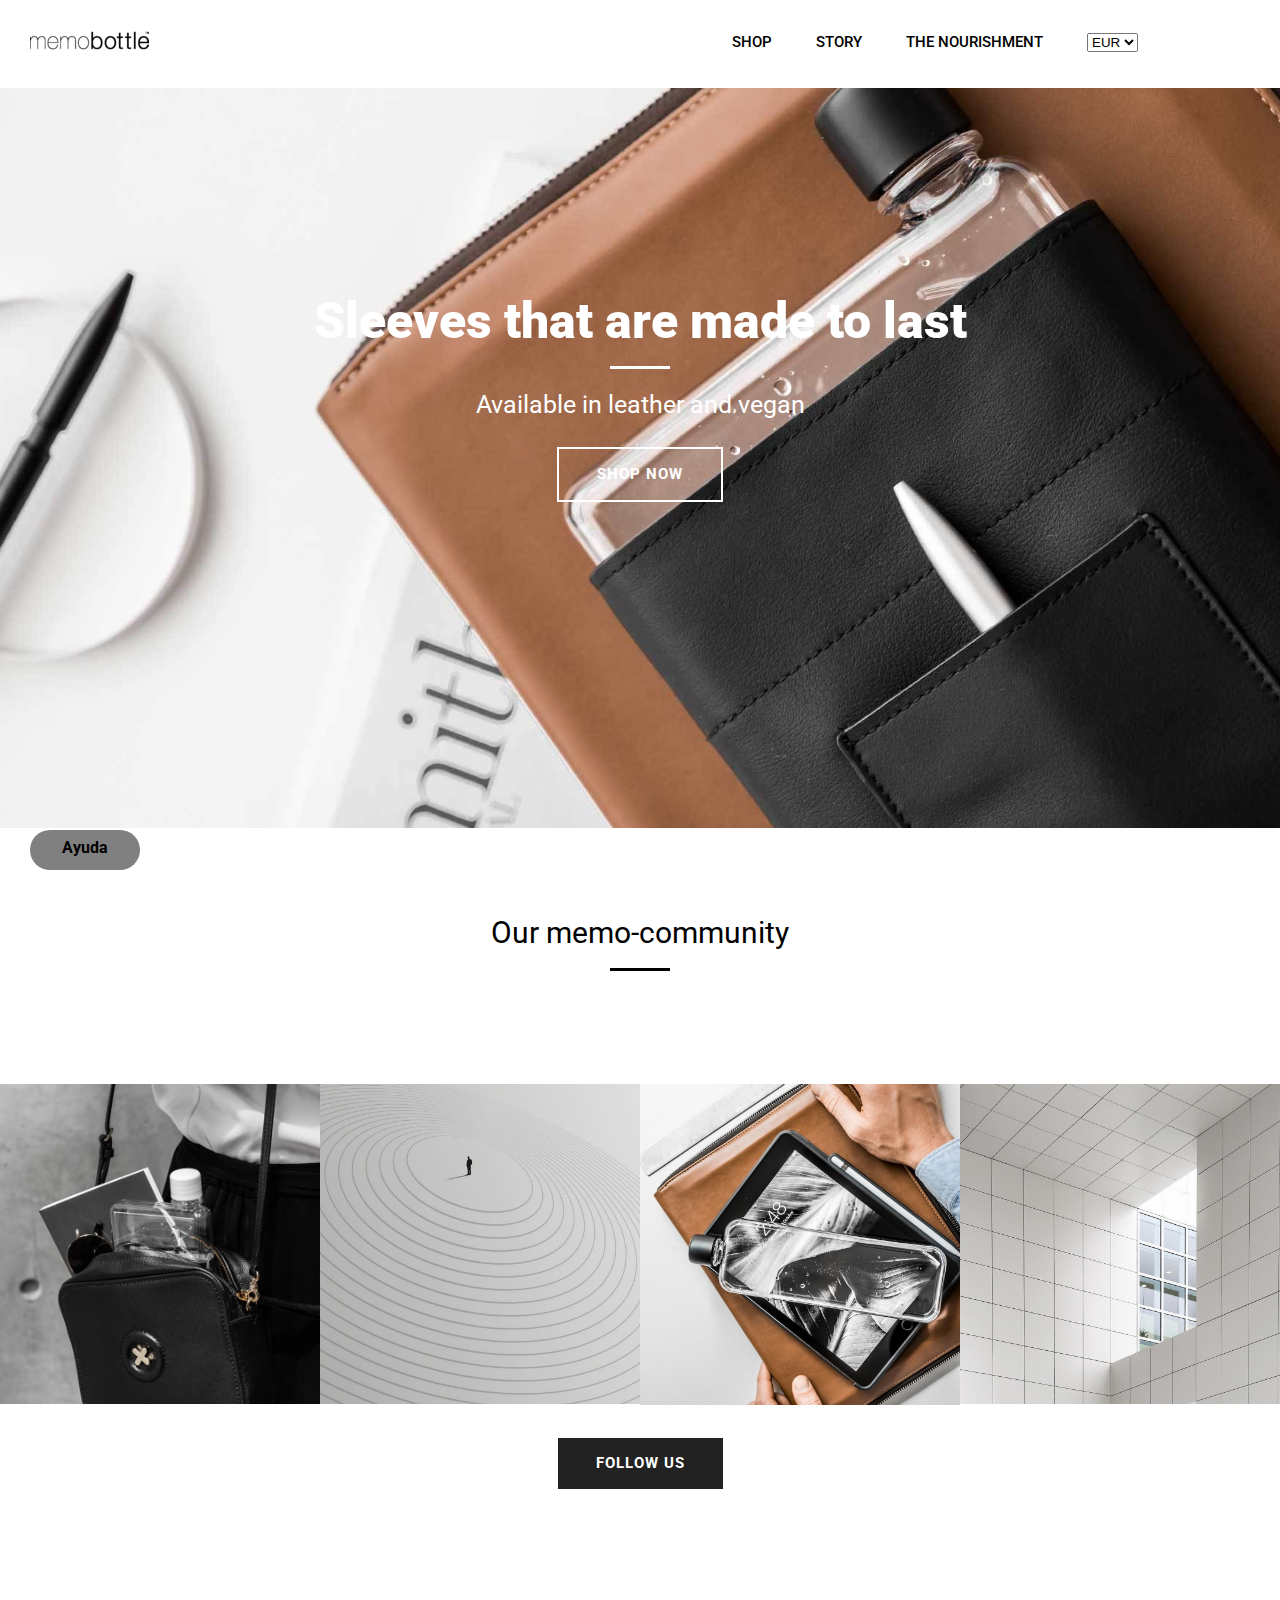
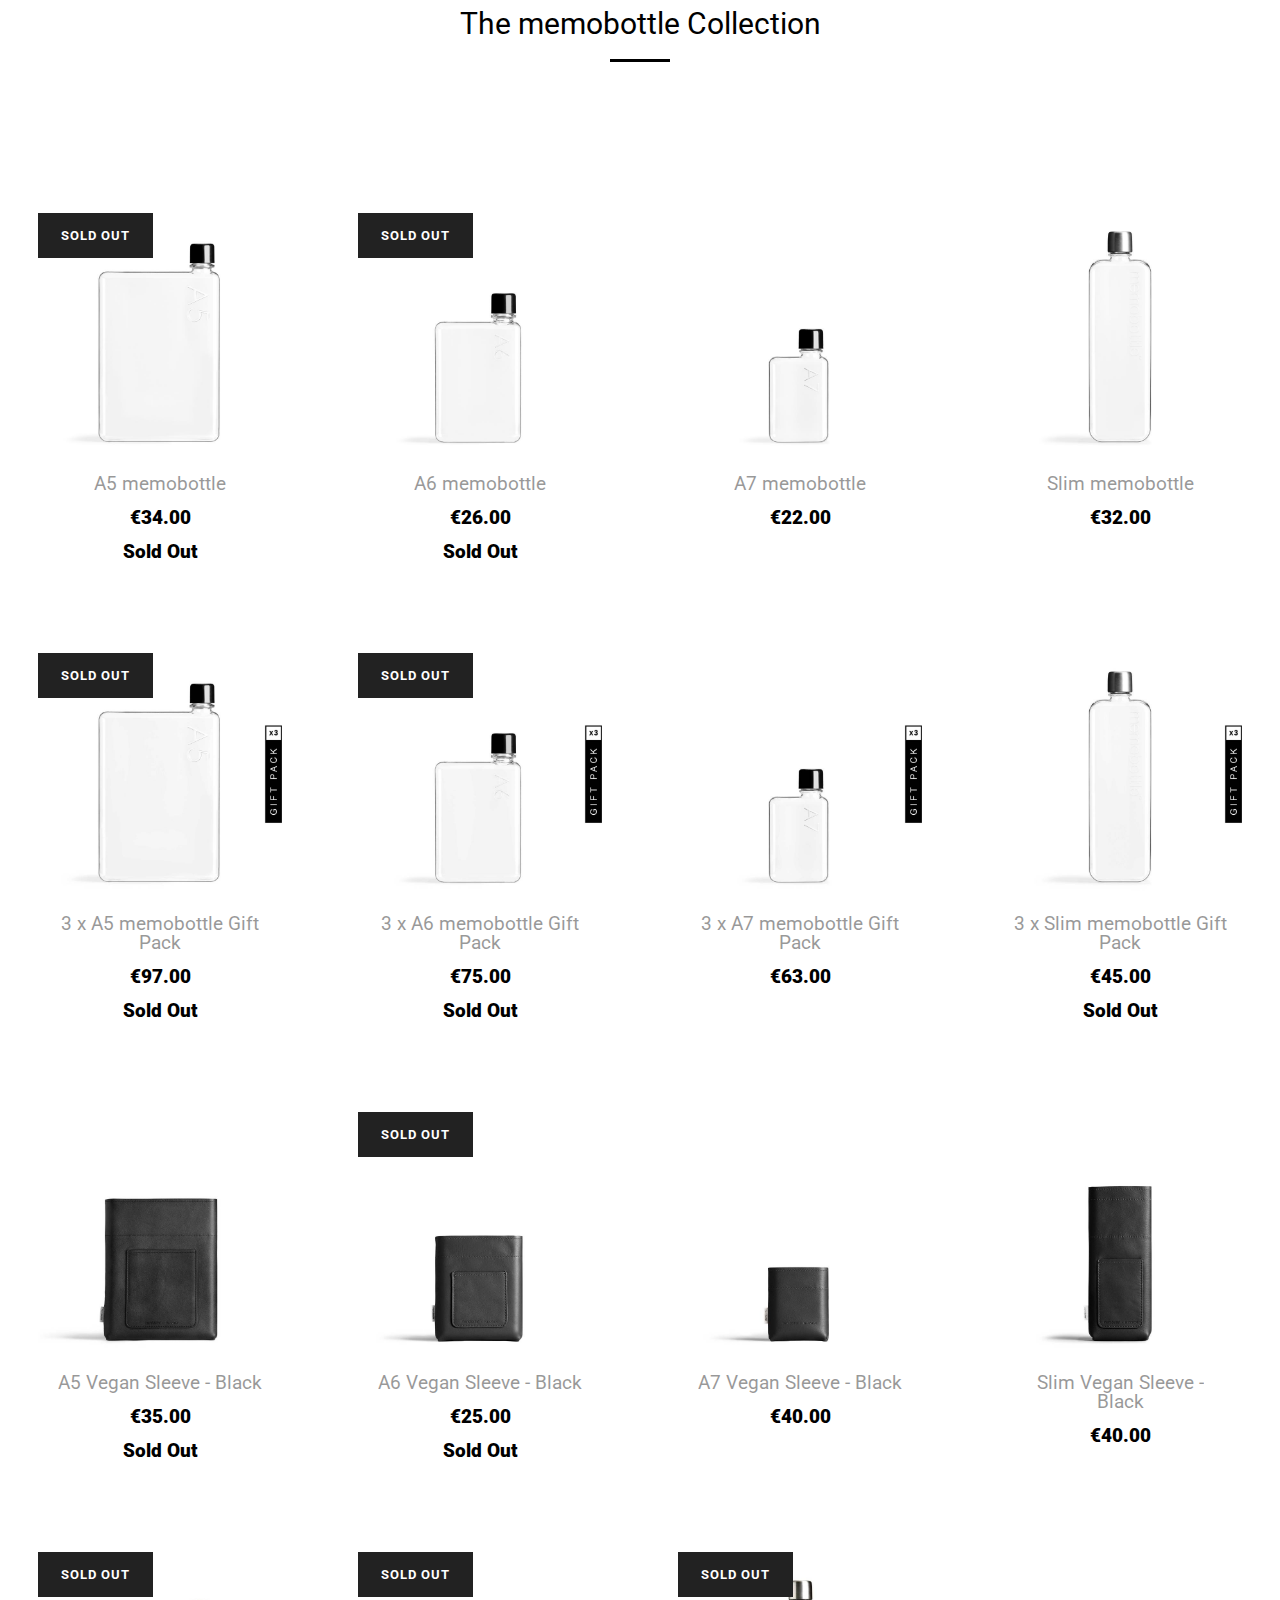
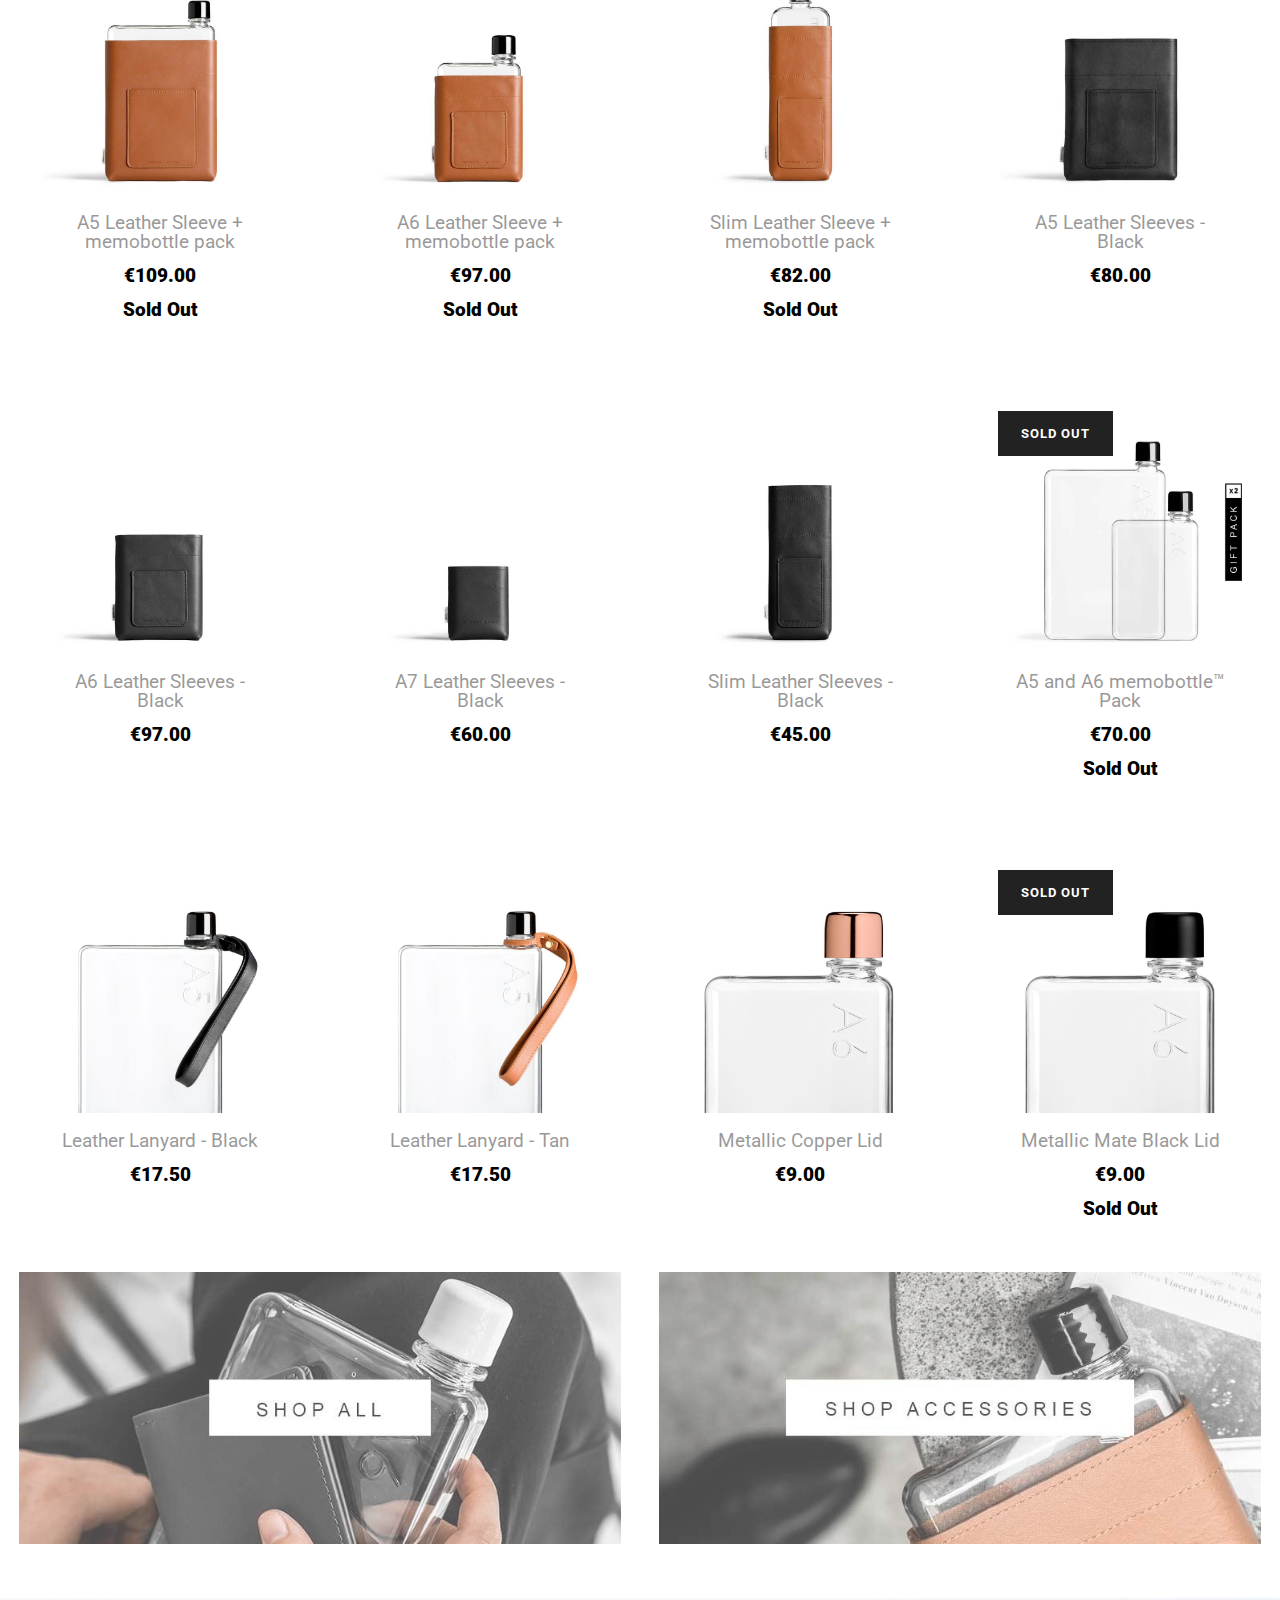
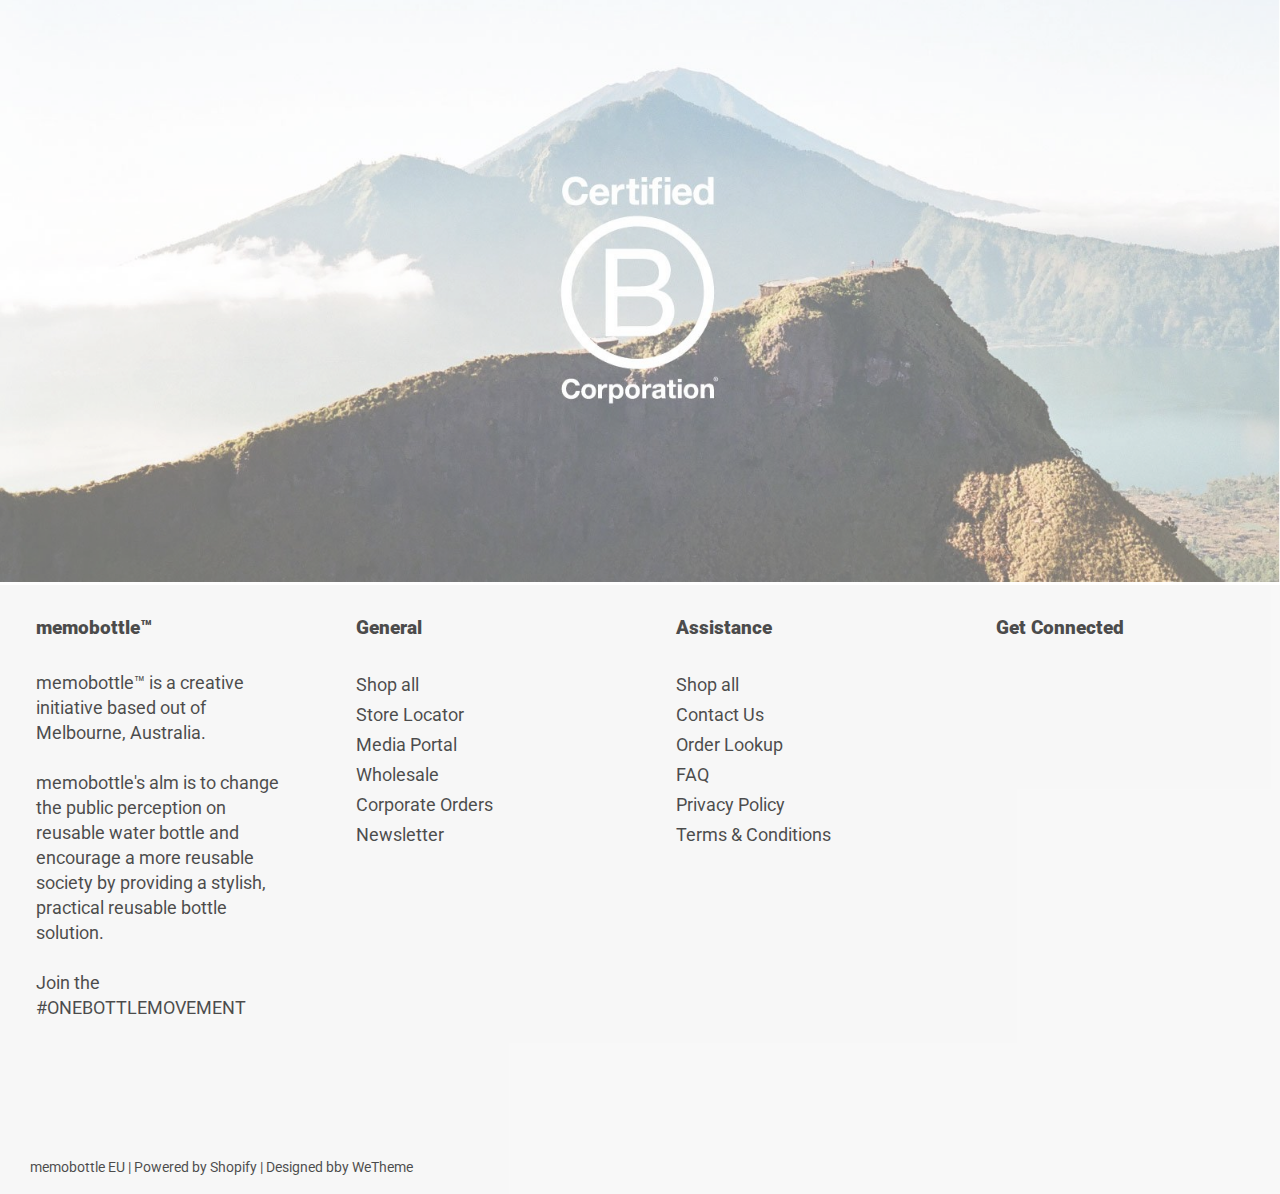
==== commit 3cbc7296: "Menu Resposive JS" ====
--- a/index.html
+++ b/index.html
@@ -12,31 +12,27 @@
 
 <body>
     <div class="nav-bar">
-        <div class=burger>
-            <a href="index.html">
+        <div class="burger">
+            <a href="index.html" class=lanzador-menu id="enlace-menu">
                 <i class="fas fa-bars"></i>
             </a></div>
         
-        <div class=logo>
+        <div class="cart">
+            <a href="/cart" class="site-header__cart-toggle js-drawer-open-right-link" aria-controls="CartDrawer" aria-expanded="false"></a>
+                        <i class="fa fa-shopping-cart fa-lg"></i></div>
+        
+        <div>
             <a href="index.html">
                 <img src="img/logo.png">
             </a></div>
         
-        <div class="top-links">
+        
+        <div id="menu" class="navegacion">
             <ul class="site-nav">
-
-                <li>
-                     <a href="index.html">
-                        Shop
-                    </a>
-                </li>
-                <li>
-                    <a href="story.html">Story</a>
-                </li>
-
-                <li>
-                    <a>The Nourishment</a>
-                </li>
+                
+                <li><a href="index.html">Shop</a></li>
+                <li><a href="story.html">Story</a></li>
+                <li><a href="story.html">The Nourishment</a></li>
 
             </ul>
 
@@ -58,16 +54,10 @@
 
                 <li>
                     <a href="/search" class="search-button">
-                        <i></i>
+            <i class="fas fa-search fa-lg"></i>
                     </a>
                 </li>
 
-                <li>
-                    <a href="/cart" class="site-header__cart-toggle js-drawer-open-right-link" aria-controls="CartDrawer" aria-expanded="false">
-                        <i class="fa fa-shopping-cart fa-lg"></i>
-                        <span class="site-header__cart-indicator hide"></span>
-                    </a>
-                </li>
 
             </ul>
         </div>
@@ -372,6 +362,7 @@
                </div>
   
     </footer>
+    		<script src="js/javascript.js"></script>
 </body>
  
             
--- a/css/estilos.css
+++ b/css/estilos.css
@@ -9,6 +9,7 @@
 }
 
 .nav-bar {
+    top: 0px;
     background-color: white;
     display: flex;
     color: black;
@@ -18,34 +19,38 @@
     left: 0;
     line-height: 24px;
     padding: 30px 30px;
-    position: static;
+    position: fixed;
     text-transform: uppercase;
     width: 100%;
-    justify-content: space-between;
-}
-.burger{
+    justify-content: flex-start;
+    z-index: 30;
+}
+.lanzador-menu{
     font-size: 25px;
-        width: 50%;
     display: none;
+    position: absolute;
+    z-index: 10;
 }
 .nav-bar a {
     text-decoration: none;
     color: black;
 }
 
-.top-links {
-    width: 50%;
+.navegacion {
+    width: 90%;
     text-align: right;
-    position: relative;
-}
+    position: absolute;
+}
+
 
 li {
-    padding: 0 20px;
+    padding: 0 0 0 40px;
     display: inline-block;
 }
 
 ul {
     display: inline-block;
+    
 }
 .site-nav, .idiom{
     display:inline;
@@ -141,7 +146,9 @@
     left: 30px;
     z-index: 10;
 }
-
+.search-button{
+    display: block;
+}
 .helpbutton a {
     text-decoration: none;
     color: black;
@@ -278,7 +285,12 @@
     margin: 15px;
     font-size: 19px;
 }
-
+ .cart{
+        position: absolute;
+    display:inline;
+        right:30px;
+    
+}
 .name {
     opacity: 0.4;
 }
@@ -353,6 +365,9 @@
 .techgallery img{
     width: 100%;
 }
+.iframe{
+        margin: 170px auto 10px auto;
+    }
 button{
     font-size: 12px;
     opacity: 0.2;
@@ -449,12 +464,69 @@
 
 @media (max-width: 768px) {
     
-   .site-nav, .idiom{
+    
+ 
+    .site-nav{
+    display:grid;
+    min-width: 200px;
+        
+}
+    
+    
+    .js .navegacion{
+		height: 100vh;
+        max-width: 0vw;
+        padding: 90px 0px;
+        opacity: 1;
+		overflow: hidden;
+		transition: max-width .5s;
+		position: absolute;
+		top: 0px;
+        text-align: left;
+		left: 0px;
+		right: 30px;
+		background-color: #ededed;
+	}
+    
+    	.js .navegacion a{
+        display: block;
+        min-width:50px; 
+		padding: 5px 10px;
+		color: #1c1c1c;
+        margin: 5px 0px;
+		
+	}
+    
+
+	.js .navegacion.menu-desplegado{
+		max-width:50vw;
+	}  
+    .nav-bar{
+        justify-content: center;
+    }
+    
+   .idiom{
     display: none;
 }
-    
-.burger{
+    .search-button{
+    display: none;
+}
+    
+.lanzador-menu{
+    position: absolute;
     display:inline;
+    
+}
+    .burger{
+        position: absolute;
+    display:inline;
+        left: 30px;
+    
+}
+    
+    .navegacion {
+    width: 50%;
+
 }
     
     .banner {
@@ -584,9 +656,7 @@
 .sponsor i{
     width: 70px;
 }
-.iframe{
-        margin: 60px auto 10px auto;
-    }
+
 iframe{
     height: 40vh;
 }
@@ -629,6 +699,9 @@
     margin: 90px auto;
     text-align: center;
 }
+    .iframe{
+        margin: 120px auto 10px auto;
+    }
     .upstanding{
         margin: 50px 40px 50px 40px;
         font-size: 19px;
@@ -677,6 +750,9 @@
 iframe{
     height: 40vh;
 }
+    .iframe{
+        margin: 150px auto 10px auto;
+    }
     .title h2{
     margin: auto;
         font-size: 25px;
